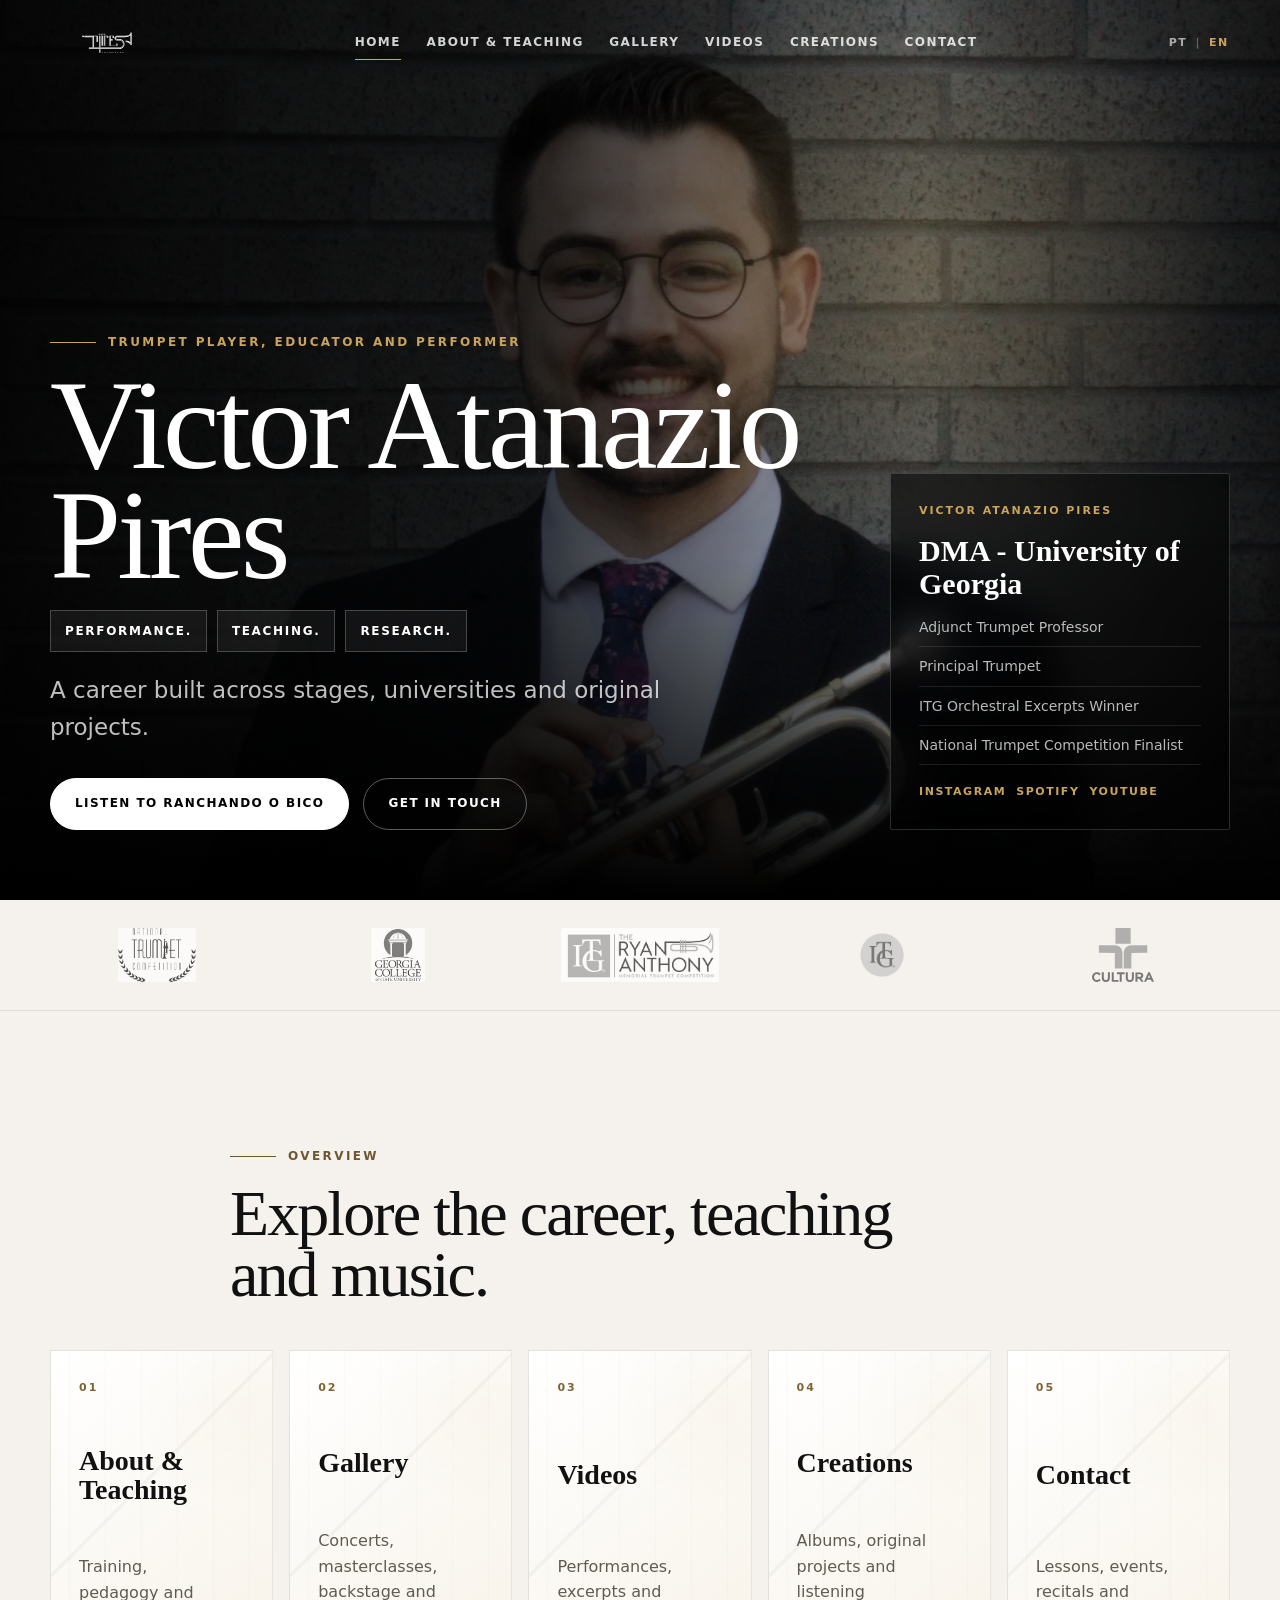
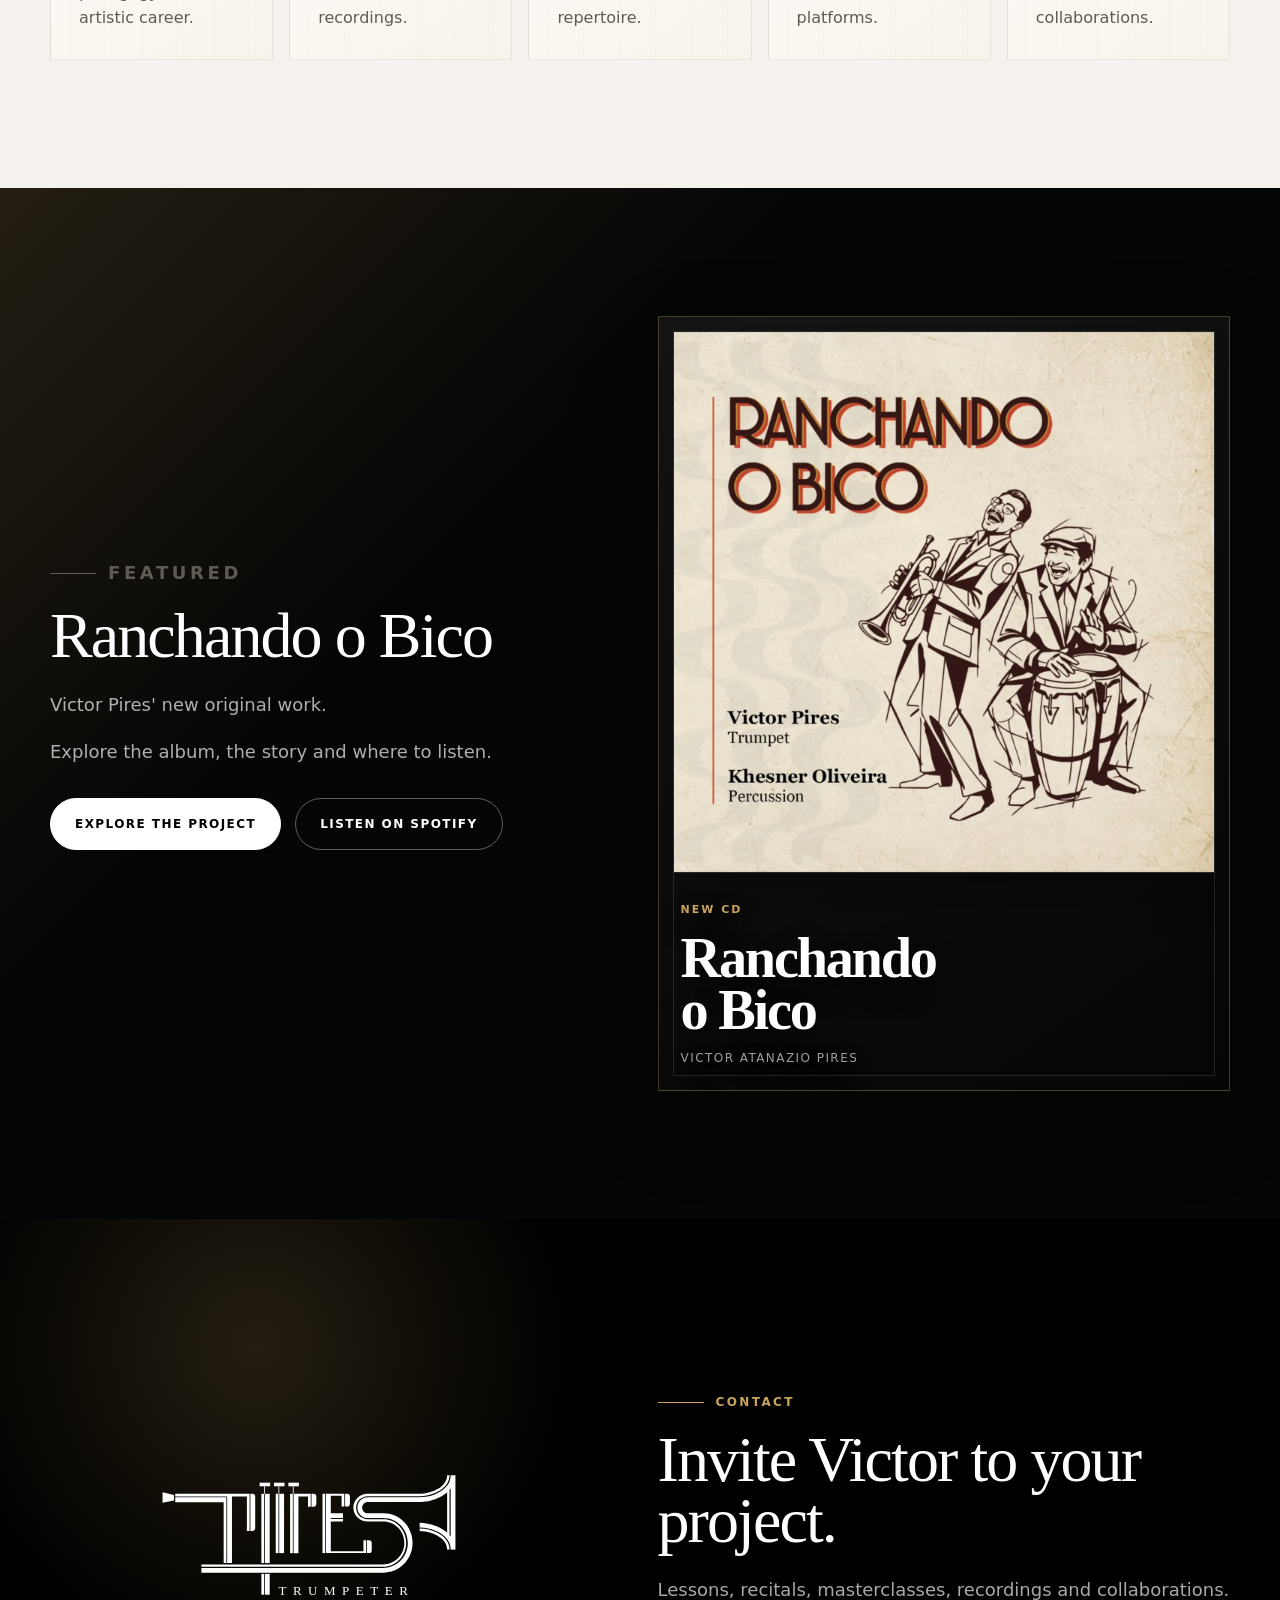
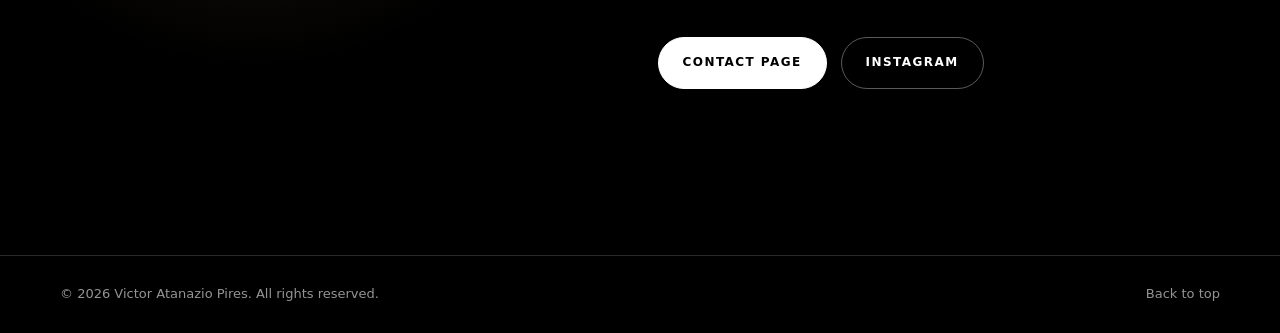
==== en/index.html @ 5f8c286f "pires trumpet website" ====
<!doctype html>
<html lang="en">
  <head>
    <meta charset="utf-8" />
    <meta name="viewport" content="width=device-width, initial-scale=1" />
    <title>Pires Trumpet | Victor Atanazio Pires</title>
    <meta name="description" content="Official website of Victor Atanazio Pires, trumpet player, educator and performer. Explore his music, teaching, gallery, videos and original projects." />
    <link rel="canonical" href="https://pirestrumpet.com.br/en/" />
    <link rel="alternate" hreflang="pt-BR" href="https://pirestrumpet.com.br/pt.html" />
    <link rel="alternate" hreflang="en" href="https://pirestrumpet.com.br/en/" />
    <link rel="alternate" hreflang="x-default" href="https://pirestrumpet.com.br/en/" />
    <meta name="theme-color" content="#000000" />
    <meta property="og:title" content="Pires Trumpet | Victor Atanazio Pires" />
    <meta property="og:description" content="Official website of Victor Atanazio Pires, trumpet player, educator and performer. Explore his music, teaching, gallery, videos and original projects." />
    <meta property="og:type" content="website" />
    <meta property="og:url" content="https://pirestrumpet.com.br/en/" />
    <meta property="og:image" content="https://pirestrumpet.com.br/assets/og/og-image.webp" />
    <meta property="og:locale" content="en_US" />
    <meta name="twitter:card" content="summary_large_image" />
    <meta name="twitter:title" content="Pires Trumpet | Victor Atanazio Pires" />
    <meta name="twitter:description" content="Official website of Victor Atanazio Pires, trumpet player, educator and performer. Explore his music, teaching, gallery, videos and original projects." />
    <meta name="twitter:image" content="https://pirestrumpet.com.br/assets/og/og-image.webp" />
    <link rel="icon" type="image/png" href="../site-assets/favicon.png" />
    <link rel="apple-touch-icon" href="../site-assets/favicon.png" />
    <link rel="stylesheet" href="../styles.css" />
  </head>
  <body id="topo" data-asset-base="../">
    <a class="skip-link" href="#content">Skip to content</a>

    <header class="site-header" data-header>
      <a class="brand" href="index.html" aria-label="Pires Trumpet - home">
        <img src="../site-assets/logo-white.svg" alt="Pires Trumpet" />
      </a>
      <nav class="site-nav" aria-label="Main navigation">
        <a href="index.html">Home</a>
        <a href="about.html">About & Teaching</a>
        <a href="gallery.html">Gallery</a>
        <a href="videos.html">Videos</a>
        <a href="creations.html">Creations</a>
        <a href="contact.html">Contact</a>
      </nav>
      <div class="language-switcher" aria-label="Select language">
        <a href="../pt.html">PT</a>
        <span aria-hidden="true">|</span>
        <a class="is-active" aria-current="true" href="index.html">EN</a>
      </div>
      <button class="nav-toggle" type="button" aria-label="Open menu" aria-expanded="false">
        <span></span><span></span><span></span>
      </button>
    </header>

    <main id="content">
      <section class="hero" id="home">
        <div class="hero-media" aria-hidden="true"><img src="../site-assets/hero.webp" alt="" /></div>
        <div class="hero-shade" aria-hidden="true"></div>
        <div class="container hero-grid">
          <div class="hero-copy">
            <p class="eyebrow">Trumpet player, educator and performer</p>
            <h1>Victor Atanazio Pires</h1>
            <div class="statement-list hero-statement" aria-label="Career pillars"><span>Performance.</span><span>Teaching.</span><span>Research.</span></div>
            <p class="short-copy">A career built across stages, universities and original projects.</p>
            <div class="hero-actions"><a class="button primary" href="creations.html">Listen to Ranchando o Bico</a><a class="button secondary" href="contact.html">Get in touch</a></div>
          </div>
          <aside class="hero-card credential-panel" aria-label="Victor Pires credentials">
            <span>Victor Atanazio Pires</span><strong>DMA - University of Georgia</strong>
            <ul><li>Adjunct Trumpet Professor</li><li>Principal Trumpet</li><li>ITG Orchestral Excerpts Winner</li><li>National Trumpet Competition Finalist</li></ul>
            <nav aria-label="Quick links"><a href="https://www.instagram.com/victoratanazio/" target="_blank" rel="noopener noreferrer">Instagram</a><a href="https://open.spotify.com/intl-pt/artist/25MlnotVBEoEg26pZbiNKg?si=FOFFYQdDRWq3dsQpbXA50Q" target="_blank" rel="noopener noreferrer">Spotify</a><a href="https://www.youtube.com/@victorpirestrumpet" target="_blank" rel="noopener noreferrer">YouTube</a></nav>
          </aside>
        </div>
      </section>
      <section class="logo-strip" aria-label="Institutions and events"><div class="container logo-track"><img src="../site-assets/logo-uga.webp" alt="University of Georgia" loading="lazy" /><img src="../site-assets/logo-gcsu.jpeg" alt="Georgia College & State University" loading="lazy" /><img src="../site-assets/logo-itg.jpg" alt="Ryan Anthony International Trumpet Guild Competition" loading="lazy" /><img src="../site-assets/logo-ntc.png" alt="National Trumpet Competition" loading="lazy" /><img src="../site-assets/logo-cultura.svg" alt="Cultura Artistica" loading="lazy" /></div></section>
      <section class="section about"><div class="container section-heading compact"><p class="eyebrow dark">Overview</p><h2>Explore the career, teaching and music.</h2></div><div class="container overview-grid"><a class="overview-card" href="about.html"><span>01</span><h3>About & Teaching</h3><p>Training, pedagogy and artistic career.</p></a><a class="overview-card" href="gallery.html"><span>02</span><h3>Gallery</h3><p>Concerts, masterclasses, backstage and recordings.</p></a><a class="overview-card" href="videos.html"><span>03</span><h3>Videos</h3><p>Performances, excerpts and repertoire.</p></a><a class="overview-card" href="creations.html"><span>04</span><h3>Creations</h3><p>Albums, original projects and listening platforms.</p></a><a class="overview-card" href="contact.html"><span>05</span><h3>Contact</h3><p>Lessons, events, recitals and collaborations.</p></a></div></section>
      <section class="section dark-section"><div class="container split"><div class="section-copy light-copy"><p class="eyebrow">Featured</p><h2>Ranchando o Bico</h2><p class="short-copy">Victor Pires' new original work.</p><p class="short-copy">Explore the album, the story and where to listen.</p><div class="hero-actions"><a class="button primary" href="creations.html">Explore the project</a><a class="button secondary" href="https://open.spotify.com/intl-pt/album/2DOytuDjctXyBq2s2AgH6f?si=JWS8IhCgTX69d_6rbiFElQ" target="_blank" rel="noopener noreferrer">Listen on Spotify</a></div></div><article class="album-mark cover-card"><img class="album-cover-img" src="../assets/cds/ranchando o bico.webp" alt="Ranchando o Bico CD cover" loading="lazy" /><div class="album-cover-caption"><span>New CD</span><strong>Ranchando<br />o Bico</strong><small>Victor Atanazio Pires</small></div></article></div></section>
      <section class="contact"><div class="container contact-inner"><img src="../site-assets/logo-white.svg" alt="Pires Trumpet" loading="lazy" /><div><p class="eyebrow">Contact</p><h2>Invite Victor to your project.</h2><p>Lessons, recitals, masterclasses, recordings and collaborations.</p><div class="hero-actions"><a class="button primary" href="contact.html">Contact page</a><a class="button secondary" href="https://www.instagram.com/victoratanazio/" target="_blank" rel="noopener noreferrer">Instagram</a></div></div></div></section>
    </main>

    <footer class="site-footer">
      <p>&copy; <span id="year"></span> Victor Atanazio Pires. All rights reserved.</p>
      <a href="#topo">Back to top</a>
    </footer>
    <script src="../script.js"></script>
  </body>
</html>
---- styles.css ----
:root {
  --color-dark: #000000;
  --color-ink: #111111;
  --color-light: #ffffff;
  --color-soft: #f5f2ed;
  --color-muted: #b8b2a9;
  --color-line: rgba(255, 255, 255, 0.16);
  --color-gold: #c9a45d;
  --font-serif: Georgia, "Times New Roman", serif;
  --font-sans: Inter, ui-sans-serif, system-ui, -apple-system, BlinkMacSystemFont, "Segoe UI", sans-serif;
  --max: 1180px;
}

* { box-sizing: border-box; }
html { scroll-behavior: smooth; }
body {
  margin: 0;
  background: var(--color-dark);
  color: var(--color-light);
  font-family: var(--font-sans);
  line-height: 1.6;
}
img { max-width: 100%; display: block; }
a { color: inherit; }
.skip-link {
  position: fixed;
  left: 16px;
  top: 16px;
  z-index: 100;
  transform: translateY(-160%);
  background: var(--color-light);
  color: var(--color-dark);
  padding: 10px 14px;
}
.skip-link:focus { transform: translateY(0); }
.container {
  width: min(calc(100% - 36px), var(--max));
  margin-inline: auto;
}
.site-header {
  position: fixed;
  inset: 0 0 auto;
  z-index: 60;
  display: flex;
  align-items: center;
  justify-content: space-between;
  height: 86px;
  padding: 0 clamp(18px, 4vw, 58px);
  border-bottom: 1px solid transparent;
  transition: background .25s ease, border-color .25s ease, height .25s ease;
}
.site-header.is-scrolled {
  height: 74px;
  background: rgba(0, 0, 0, .88);
  border-color: var(--color-line);
  backdrop-filter: blur(18px);
}
.brand img {
  width: 112px;
  height: 64px;
  object-fit: contain;
}
.site-nav {
  display: flex;
  align-items: center;
  gap: clamp(14px, 2vw, 30px);
  color: rgba(255,255,255,.82);
  font-size: 12px;
  font-weight: 700;
  text-transform: uppercase;
  letter-spacing: .12em;
}
.site-nav a {
  text-decoration: none;
  position: relative;
}
.site-nav a::after {
  content: "";
  position: absolute;
  left: 0;
  right: 0;
  bottom: -8px;
  height: 1px;
  transform: scaleX(0);
  background: var(--color-gold);
  transition: transform .2s ease;
}
.site-nav a:hover::after { transform: scaleX(1); }
.nav-toggle { display: none; }
.hero {
  position: relative;
  min-height: 100svh;
  display: grid;
  align-items: end;
  overflow: hidden;
  padding: 150px 0 70px;
}
.hero-media {
  position: absolute;
  inset: 0;
}
.hero-media img {
  width: 100%;
  height: 100%;
  object-fit: cover;
  object-position: 62% 38%;
  filter: grayscale(.15) contrast(1.04);
}
.hero-shade {
  position: absolute;
  inset: 0;
  background:
    radial-gradient(circle at 72% 30%, rgba(201,164,93,.22), transparent 28%),
    linear-gradient(90deg, rgba(0,0,0,.94) 0%, rgba(0,0,0,.75) 43%, rgba(0,0,0,.25) 72%, rgba(0,0,0,.78) 100%),
    linear-gradient(0deg, #000 0%, transparent 38%);
}
.hero-grid {
  position: relative;
  display: grid;
  grid-template-columns: minmax(0, 1fr) 340px;
  gap: clamp(28px, 5vw, 72px);
  align-items: end;
}
.hero-copy { max-width: 760px; }
.eyebrow {
  display: inline-flex;
  align-items: center;
  gap: 12px;
  margin: 0 0 18px;
  color: var(--color-gold);
  font-size: 12px;
  font-weight: 800;
  letter-spacing: .2em;
  text-transform: uppercase;
}
.eyebrow::before {
  content: "";
  width: 46px;
  height: 1px;
  background: currentColor;
}
.eyebrow.dark { color: #6d5730; }
h1, h2, h3, p { margin-top: 0; }
h1, h2 {
  font-family: var(--font-serif);
  font-weight: 500;
  letter-spacing: -.03em;
}
h1 {
  max-width: 780px;
  margin-bottom: 24px;
  font-size: clamp(64px, 10vw, 146px);
  line-height: .86;
}
h2 {
  margin-bottom: 24px;
  font-size: clamp(38px, 5vw, 76px);
  line-height: .95;
}
h3 {
  font-family: var(--font-serif);
  font-size: 28px;
  line-height: 1.05;
}
.hero-copy p:not(.eyebrow) {
  max-width: 620px;
  color: rgba(255,255,255,.75);
  font-size: clamp(18px, 2vw, 23px);
}
.hero-actions {
  display: flex;
  flex-wrap: wrap;
  gap: 14px;
  margin-top: 32px;
}
.button {
  display: inline-flex;
  align-items: center;
  justify-content: center;
  min-height: 52px;
  padding: 0 24px;
  border: 1px solid currentColor;
  border-radius: 999px;
  text-decoration: none;
  font-size: 12px;
  font-weight: 800;
  letter-spacing: .12em;
  text-transform: uppercase;
}
.button.primary {
  background: var(--color-light);
  color: var(--color-dark);
  border-color: var(--color-light);
}
.button.secondary {
  color: var(--color-light);
  border-color: rgba(255,255,255,.35);
}
.button:hover { transform: translateY(-1px); }
.hero-card {
  padding: 28px;
  border: 1px solid var(--color-line);
  border-radius: 2px;
  background: rgba(0,0,0,.56);
  backdrop-filter: blur(18px);
}
.hero-card span,
.music-feature p,
.timeline span,
.link-list span {
  display: block;
  color: var(--color-gold);
  font-size: 11px;
  font-weight: 800;
  letter-spacing: .18em;
  text-transform: uppercase;
}
.hero-card strong {
  display: block;
  margin: 14px 0;
  font-family: var(--font-serif);
  font-size: 29px;
  line-height: 1.1;
}
.hero-card small { color: rgba(255,255,255,.62); }
.logo-strip {
  background: var(--color-soft);
  border-bottom: 1px solid #e2ded5;
}
.logo-track {
  display: grid;
  grid-template-columns: repeat(5, 1fr);
  align-items: center;
  gap: 28px;
  padding: 28px 0;
}
.logo-track img {
  max-height: 54px;
  width: 100%;
  object-fit: contain;
  filter: grayscale(1);
  opacity: .7;
}
.section { padding: clamp(86px, 10vw, 150px) 0; }
.split,
.teaching-grid,
.events-grid,
.links-grid,
.contact-inner {
  display: grid;
  grid-template-columns: .95fr 1.05fr;
  gap: clamp(38px, 7vw, 96px);
  align-items: center;
}
.about,
.events,
.teaching,
.links {
  background: var(--color-soft);
  color: var(--color-ink);
}
.section-copy p {
  color: #5f5b54;
  font-size: 18px;
}
.stats {
  display: grid;
  gap: 12px;
  margin-top: 34px;
}
.stats span {
  display: flex;
  gap: 18px;
  padding: 16px 0;
  border-top: 1px solid #d9d2c5;
  color: #5b554b;
}
.stats strong {
  min-width: 110px;
  color: #111;
  text-transform: uppercase;
  letter-spacing: .08em;
  font-size: 12px;
}
.about-image img {
  aspect-ratio: 4 / 5;
  width: 100%;
  height: auto;
  object-fit: cover;
  border-radius: 2px;
  box-shadow: 24px 24px 0 #111;
}
.dark-section {
  background:
    linear-gradient(135deg, rgba(201,164,93,.16), transparent 35%),
    #050505;
}
.section-heading {
  display: flex;
  justify-content: space-between;
  gap: 30px;
  align-items: end;
  margin-bottom: 44px;
}
.section-heading h2 { max-width: 760px; margin-bottom: 0; }
.compact {
  display: block;
  max-width: 820px;
}
.music-grid {
  display: grid;
  grid-template-columns: 1.35fr 1fr 1fr;
  gap: 18px;
}
.music-feature,
.music-card,
.timeline article {
  border: 1px solid var(--color-line);
  background: rgba(255,255,255,.045);
  padding: clamp(24px, 4vw, 42px);
}
.music-feature {
  min-height: 360px;
  display: flex;
  flex-direction: column;
  justify-content: end;
  background:
    linear-gradient(135deg, rgba(201,164,93,.32), rgba(255,255,255,.03)),
    #101010;
}
.music-feature h3 { font-size: clamp(42px, 6vw, 84px); }
.music-card p { color: rgba(255,255,255,.66); }
.music-card a,
.link-list a {
  text-decoration: none;
  font-weight: 800;
}
.video-grid {
  display: grid;
  grid-template-columns: repeat(3, 1fr);
  gap: 18px;
}
.video-grid article {
  background: #fff;
  border: 1px solid #ded7ca;
}
.video-grid iframe {
  display: block;
  width: 100%;
  aspect-ratio: 16 / 9;
  border: 0;
}
.video-grid h3 {
  margin: 0;
  padding: 20px;
  color: #111;
}
.timeline {
  display: grid;
  gap: 14px;
}
.timeline article {
  background: #fff;
  border-color: #ded7ca;
}
.timeline p { color: #615d56; }
.quote-card {
  padding: clamp(34px, 5vw, 70px);
  background: #111;
  color: #fff;
  box-shadow: 24px 24px 0 #d6cbb8;
}
.quote-card p {
  margin: 0;
  font-family: var(--font-serif);
  font-size: clamp(30px, 4vw, 56px);
  line-height: 1.05;
}
.check-list {
  display: grid;
  gap: 12px;
  padding: 0;
  margin: 28px 0 0;
  list-style: none;
}
.check-list li {
  padding-left: 28px;
  position: relative;
  color: #403d38;
}
.check-list li::before {
  content: "";
  position: absolute;
  left: 0;
  top: .65em;
  width: 10px;
  height: 10px;
  background: var(--color-gold);
}
.gallery {
  background: #000;
}
.gallery-grid {
  display: grid;
  grid-template-columns: repeat(6, 1fr);
  grid-auto-rows: 250px;
  gap: 14px;
}
.gallery-grid img {
  width: 100%;
  height: 100%;
  object-fit: cover;
  filter: grayscale(.05);
}
.gallery-grid img:nth-child(1),
.gallery-grid img:nth-child(6) { grid-column: span 2; grid-row: span 2; }
.gallery-grid img:nth-child(3) { grid-column: span 2; }
.gallery-grid img:nth-child(4) { grid-column: span 2; }
.link-list {
  display: grid;
  gap: 12px;
}
.link-list a {
  display: grid;
  gap: 8px;
  padding: 24px;
  background: #fff;
  border: 1px solid #ded7ca;
  color: #111;
}
.contact {
  padding: clamp(78px, 10vw, 130px) 0;
  background:
    radial-gradient(circle at 20% 20%, rgba(201,164,93,.18), transparent 28%),
    #000;
}
.contact-inner img {
  width: min(380px, 70vw);
  margin-inline: auto;
}
.contact-inner p:not(.eyebrow) {
  color: rgba(255,255,255,.66);
  font-size: 18px;
}
.site-footer {
  display: flex;
  justify-content: space-between;
  gap: 18px;
  padding: 28px clamp(18px, 5vw, 60px);
  border-top: 1px solid var(--color-line);
  color: rgba(255,255,255,.58);
  font-size: 13px;
}
.site-footer p { margin: 0; }
.site-footer a { text-decoration: none; }

@media (max-width: 960px) {
  .nav-toggle {
    display: grid;
    gap: 5px;
    width: 46px;
    height: 46px;
    place-content: center;
    border: 1px solid rgba(255,255,255,.22);
    border-radius: 50%;
    background: rgba(0,0,0,.25);
    color: #fff;
  }
  .nav-toggle span {
    display: block;
    width: 18px;
    height: 2px;
    background: currentColor;
  }
  .site-nav {
    position: fixed;
    inset: 74px 14px auto;
    display: none;
    grid-template-columns: 1fr;
    gap: 0;
    padding: 10px;
    background: rgba(0,0,0,.94);
    border: 1px solid var(--color-line);
  }
  .site-nav.is-open { display: grid; }
  .site-nav a { padding: 14px; }
  .hero-grid,
  .split,
  .teaching-grid,
  .events-grid,
  .links-grid,
  .contact-inner {
    grid-template-columns: 1fr;
  }
  .hero {
    align-items: end;
    min-height: auto;
    padding-top: 430px;
  }
  .hero-media { height: 560px; bottom: auto; }
  .hero-media img { object-position: 58% 18%; }
  .hero-shade {
    background:
      linear-gradient(0deg, #000 0%, rgba(0,0,0,.92) 36%, rgba(0,0,0,.18) 100%),
      linear-gradient(90deg, rgba(0,0,0,.74), transparent);
  }
  .hero-grid { gap: 24px; }
  .logo-track { grid-template-columns: repeat(3, 1fr); }
  .music-grid,
  .video-grid { grid-template-columns: 1fr; }
  .section-heading { display: block; }
  .gallery-grid {
    grid-template-columns: repeat(2, 1fr);
    grid-auto-rows: 220px;
  }
  .gallery-grid img,
  .gallery-grid img:nth-child(n) {
    grid-column: auto;
    grid-row: auto;
  }
}

@media (max-width: 620px) {
  .container { width: min(calc(100% - 28px), var(--max)); }
  .site-header { height: 72px; padding-inline: 14px; }
  .brand img { width: 92px; }
  h1 { font-size: clamp(50px, 15vw, 72px); }
  h2 { font-size: 40px; }
  .hero { padding-top: 300px; padding-bottom: 42px; }
  .hero-media { height: 410px; }
  .hero-copy p:not(.eyebrow) { font-size: 17px; }
  .hero-actions,
  .button { width: 100%; }
  .button { padding-inline: 18px; }
  .hero-card { display: none; }
  .logo-track { grid-template-columns: repeat(2, 1fr); }
  .stats span { display: grid; gap: 4px; }
  .about-image img,
  .quote-card { box-shadow: 12px 12px 0 #111; }
  .quote-card { box-shadow: 12px 12px 0 #d6cbb8; }
  .gallery-grid { grid-template-columns: 1fr; }
  .site-footer {
    flex-direction: column;
    text-align: center;
  }
}


/* Multi-page institutional structure */
.page-hero,
.album-hero {
  position: relative;
  overflow: hidden;
  padding: 160px 0 92px;
  background:
    radial-gradient(circle at 78% 16%, rgba(201,164,93,.18), transparent 32%),
    linear-gradient(135deg, #050505 0%, #111 52%, #000 100%);
  border-bottom: 1px solid var(--color-line);
}
.page-hero::after,
.album-hero::after {
  content: "";
  position: absolute;
  inset: auto 0 0;
  height: 1px;
  background: linear-gradient(90deg, transparent, rgba(201,164,93,.6), transparent);
}
.page-hero-grid,
.album-hero-grid {
  display: grid;
  grid-template-columns: minmax(0, 1fr) minmax(280px, 420px);
  gap: clamp(36px, 7vw, 92px);
  align-items: center;
}
.page-hero h1,
.album-hero h1 {
  max-width: 920px;
  font-size: clamp(54px, 8vw, 112px);
}
.page-hero p:not(.eyebrow),
.album-hero p:not(.eyebrow) {
  max-width: 720px;
  color: rgba(255,255,255,.7);
  font-size: clamp(18px, 2vw, 22px);
}
.page-hero img {
  width: 100%;
  aspect-ratio: 4 / 5;
  object-fit: cover;
  border: 1px solid rgba(255,255,255,.18);
  box-shadow: 22px 22px 0 rgba(201,164,93,.24);
}
.slim-hero {
  padding-bottom: 78px;
}
.slim-hero .container {
  max-width: 980px;
}
.overview-grid {
  display: grid;
  grid-template-columns: repeat(auto-fit, minmax(210px, 1fr));
  gap: 16px;
}
.overview-card {
  min-height: 310px;
  display: flex;
  flex-direction: column;
  justify-content: space-between;
  gap: 26px;
  padding: 28px;
  border: 1px solid #ded7ca;
  background: #fff;
  color: #111;
  text-decoration: none;
  transition: transform .2s ease, box-shadow .2s ease;
}
.overview-card:hover {
  transform: translateY(-4px);
  box-shadow: 0 22px 44px rgba(0,0,0,.08);
}
.overview-card span,
.process-grid span,
.creation-list span,
.contact-links span {
  color: #806333;
  font-size: 11px;
  font-weight: 900;
  letter-spacing: .18em;
  text-transform: uppercase;
}
.overview-card h3 { margin-bottom: 0; }
.overview-card p { margin: 0; color: #605b52; }
.light-copy p:not(.eyebrow) { color: rgba(255,255,255,.68); }
.album-mark {
  display: grid;
  align-content: center;
  min-height: 360px;
  padding: clamp(28px, 5vw, 56px);
  border: 1px solid rgba(255,255,255,.18);
  background:
    linear-gradient(135deg, rgba(255,255,255,.08), rgba(255,255,255,.02)),
    #080808;
  color: #fff;
}
.album-mark.large { min-height: 520px; }
.album-mark span {
  color: var(--color-gold);
  font-size: 12px;
  font-weight: 900;
  letter-spacing: .2em;
  text-transform: uppercase;
}
.album-mark strong {
  display: block;
  margin: 22px 0;
  font-family: var(--font-serif);
  font-size: clamp(52px, 7vw, 104px);
  line-height: .88;
  letter-spacing: -.04em;
}
.album-mark small {
  color: rgba(255,255,255,.62);
  font-size: 14px;
  letter-spacing: .12em;
  text-transform: uppercase;
}
.compact-quote p { font-size: clamp(30px, 3.6vw, 52px); }
.process-grid {
  display: grid;
  grid-template-columns: repeat(4, 1fr);
  gap: 16px;
}
.process-grid article {
  min-height: 260px;
  padding: 28px;
  border: 1px solid var(--color-line);
  background: rgba(255,255,255,.045);
}
.process-grid p,
.music-card p { color: rgba(255,255,255,.66); }
.expanded-gallery { margin-top: 0; }
.creation-list,
.contact-links {
  display: grid;
  gap: 14px;
}
.creation-list a,
.contact-links a {
  display: grid;
  gap: 8px;
  padding: 24px;
  background: #fff;
  border: 1px solid #ded7ca;
  color: #111;
  text-decoration: none;
  font-weight: 800;
}
.contact-page { padding-top: clamp(86px, 10vw, 140px); }
.site-nav a[aria-current="page"]::after { transform: scaleX(1); }

@media (max-width: 960px) {
  .page-hero-grid,
  .album-hero-grid,
  .overview-grid,
  .process-grid {
    grid-template-columns: 1fr;
  }
  .overview-card { min-height: auto; }
  .album-mark.large { min-height: 360px; }
}

@media (max-width: 620px) {
  .page-hero,
  .album-hero { padding: 120px 0 62px; }
  .page-hero h1,
  .album-hero h1 { font-size: clamp(48px, 14vw, 68px); }
  .page-hero img { box-shadow: 12px 12px 0 rgba(201,164,93,.24); }
  .overview-card,
  .process-grid article,
  .creation-list a,
  .contact-links a { padding: 22px; }
}


/* Reusable Maximos Lab media components */
:root {
  --color-primary: var(--color-gold);
  --color-background: var(--color-dark);
  --color-surface: #101010;
  --color-border: rgba(255,255,255,.16);
  --color-accent: #d6c08a;
}
.media-page-hero {
  background:
    radial-gradient(circle at 72% 12%, rgba(201,164,93,.22), transparent 30%),
    linear-gradient(135deg, #020202 0%, #151515 55%, #000 100%);
}
.gallery-premium-section,
.video-showcase-section {
  background: var(--color-soft);
  color: var(--color-ink);
}
.media-toolbar {
  display: flex;
  flex-wrap: wrap;
  gap: 10px;
  margin-bottom: 34px;
}
.media-toolbar button {
  min-height: 42px;
  padding: 0 16px;
  border: 1px solid #d9d0c2;
  border-radius: 999px;
  background: #fff;
  color: #312f2b;
  cursor: pointer;
  font: 800 11px var(--font-sans);
  letter-spacing: .12em;
  text-transform: uppercase;
}
.media-toolbar button:hover,
.media-toolbar button.is-active {
  background: #111;
  border-color: #111;
  color: #fff;
}
.premium-gallery-grid {
  display: grid;
  grid-template-columns: repeat(3, 1fr);
  gap: 18px;
}
.premium-gallery-card {
  background: #fff;
  border: 1px solid #ded7ca;
  overflow: hidden;
  transition: transform .2s ease, box-shadow .2s ease, opacity .2s ease;
}
.premium-gallery-card:hover {
  transform: translateY(-4px);
  box-shadow: 0 24px 46px rgba(0,0,0,.1);
}
.premium-gallery-card.is-hidden { display: none; }
.premium-gallery-card button {
  position: relative;
  display: block;
  width: 100%;
  padding: 0;
  border: 0;
  background: #111;
  cursor: zoom-in;
  overflow: hidden;
}
.premium-gallery-card img {
  width: 100%;
  aspect-ratio: 4 / 3;
  object-fit: cover;
  transition: transform .35s ease, filter .35s ease;
}
.premium-gallery-card:hover img {
  transform: scale(1.035);
  filter: grayscale(.12) contrast(1.04);
}
.premium-gallery-card button span {
  position: absolute;
  left: 14px;
  top: 14px;
  padding: 7px 10px;
  background: rgba(0,0,0,.72);
  color: var(--color-gold);
  font-size: 10px;
  font-weight: 900;
  letter-spacing: .14em;
  text-transform: uppercase;
}
.premium-gallery-card div {
  padding: 22px;
}
.premium-gallery-card h3 { margin-bottom: 8px; }
.premium-gallery-card p { margin: 0; color: #605b52; }
.media-lightbox,
.video-modal {
  position: fixed;
  inset: 0;
  z-index: 120;
  display: none;
  align-items: center;
  justify-content: center;
  padding: clamp(16px, 4vw, 44px);
  background: rgba(0,0,0,.86);
  backdrop-filter: blur(14px);
}
.media-lightbox.is-open,
.video-modal.is-open { display: flex; }
.lightbox-panel {
  width: min(1040px, 100%);
  margin: 0;
  color: #fff;
}
.lightbox-panel img {
  width: 100%;
  max-height: 78vh;
  object-fit: contain;
  background: #050505;
}
.lightbox-panel figcaption {
  display: grid;
  gap: 4px;
  padding-top: 14px;
}
.lightbox-panel strong {
  font-family: var(--font-serif);
  font-size: 24px;
}
.lightbox-panel span { color: rgba(255,255,255,.68); }
.media-modal-close,
.lightbox-arrow {
  border: 1px solid rgba(255,255,255,.22);
  background: rgba(0,0,0,.64);
  color: #fff;
  cursor: pointer;
}
.media-modal-close {
  position: absolute;
  right: clamp(16px, 3vw, 34px);
  top: clamp(16px, 3vw, 34px);
  z-index: 3;
  width: 48px;
  height: 48px;
  border-radius: 50%;
  font-size: 30px;
  line-height: 1;
}
.lightbox-arrow {
  position: absolute;
  top: 50%;
  width: 52px;
  height: 72px;
  transform: translateY(-50%);
  font-size: 42px;
}
.lightbox-arrow.prev { left: clamp(10px, 2vw, 26px); }
.lightbox-arrow.next { right: clamp(10px, 2vw, 26px); }
.video-showcase-grid {
  display: grid;
  grid-template-columns: repeat(3, 1fr);
  gap: 18px;
}
.video-card {
  display: grid;
  background: #fff;
  border: 1px solid #ded7ca;
  overflow: hidden;
}
.video-thumb {
  position: relative;
  border: 0;
  padding: 0;
  background: #000;
  cursor: pointer;
}
.video-thumb img {
  width: 100%;
  aspect-ratio: 16 / 9;
  object-fit: cover;
  opacity: .9;
}
.video-thumb::after {
  content: "▶";
  position: absolute;
  inset: 50% auto auto 50%;
  transform: translate(-50%, -50%);
  display: grid;
  width: 64px;
  height: 64px;
  place-items: center;
  border-radius: 50%;
  background: rgba(255,255,255,.92);
  color: #000;
  font-size: 22px;
  box-shadow: 0 18px 38px rgba(0,0,0,.28);
}
.video-card-copy { padding: 22px; }
.video-card-meta {
  display: flex;
  justify-content: space-between;
  gap: 14px;
  color: #806333;
  font-size: 10px;
  font-weight: 900;
  letter-spacing: .14em;
  text-transform: uppercase;
}
.video-card h3 { margin: 14px 0 8px; }
.video-card p { color: #605b52; }
.video-card .button {
  width: 100%;
  margin-top: 8px;
  background: #111;
  color: #fff;
  border-color: #111;
}
.video-modal-panel {
  position: relative;
  width: min(1040px, 100%);
  background: #080808;
  color: #fff;
  border: 1px solid rgba(255,255,255,.18);
  box-shadow: 0 30px 80px rgba(0,0,0,.45);
}
.video-frame iframe {
  display: block;
  width: 100%;
  aspect-ratio: 16 / 9;
  border: 0;
}
.video-modal-copy { padding: 24px; }
.video-modal-copy span {
  color: var(--color-gold);
  font-size: 11px;
  font-weight: 900;
  letter-spacing: .16em;
  text-transform: uppercase;
}
.video-modal-copy h2 {
  margin: 8px 0 10px;
  font-size: clamp(30px, 4vw, 52px);
}
.video-modal-copy p { color: rgba(255,255,255,.68); margin: 0; }
body.modal-open { overflow: hidden; }

@media (max-width: 960px) {
  .premium-gallery-grid,
  .video-showcase-grid { grid-template-columns: repeat(2, 1fr); }
}
@media (max-width: 620px) {
  .premium-gallery-grid,
  .video-showcase-grid { grid-template-columns: 1fr; }
  .lightbox-arrow { width: 42px; height: 58px; font-size: 34px; }
  .lightbox-arrow.prev { left: 4px; }
  .lightbox-arrow.next { right: 4px; }
  .media-toolbar { overflow-x: auto; flex-wrap: nowrap; padding-bottom: 6px; }
  .media-toolbar button { flex: 0 0 auto; }
}


/* Editorial rhythm refinements */
.short-copy {
  max-width: 560px;
}
.statement-list {
  display: flex;
  flex-wrap: wrap;
  gap: 10px;
  margin: 0 0 20px;
}
.statement-list span {
  display: inline-flex;
  align-items: center;
  min-height: 42px;
  padding: 0 14px;
  border: 1px solid rgba(255,255,255,.22);
  background: rgba(255,255,255,.06);
  color: #fff;
  font: 800 12px var(--font-sans);
  letter-spacing: .14em;
  text-transform: uppercase;
}
.hero-statement { margin-top: -4px; }
.credential-panel strong {
  margin-bottom: 16px;
  font-size: 30px;
}
.credential-panel ul {
  display: grid;
  gap: 8px;
  padding: 0;
  margin: 0 0 18px;
  list-style: none;
  color: rgba(255,255,255,.72);
  font-size: 14px;
}
.credential-panel li {
  padding-bottom: 8px;
  border-bottom: 1px solid rgba(255,255,255,.1);
}
.credential-panel nav {
  display: flex;
  flex-wrap: wrap;
  gap: 10px;
}
.credential-panel nav a {
  color: var(--color-gold);
  font-size: 11px;
  font-weight: 900;
  letter-spacing: .14em;
  text-decoration: none;
  text-transform: uppercase;
}
.kicker-grid,
.credential-grid {
  display: grid;
  grid-template-columns: repeat(3, 1fr);
  gap: 12px;
  margin-top: 30px;
}
.credential-card {
  min-height: 116px;
  display: grid;
  align-content: space-between;
  gap: 20px;
  padding: 18px;
  border: 1px solid #ded7ca;
  background: #fff;
}
.credential-card span {
  color: #806333;
  font-size: 10px;
  font-weight: 900;
  letter-spacing: .16em;
  text-transform: uppercase;
}
.credential-card strong {
  color: #111;
  font-family: var(--font-serif);
  font-size: 22px;
  line-height: 1;
}
.page-hero ~ .section h2,
.album-hero ~ .section h2 {
  font-size: clamp(34px, 4.2vw, 64px);
}
.section-copy p,
.contact-inner p:not(.eyebrow),
.page-hero p:not(.eyebrow),
.album-hero p:not(.eyebrow) {
  max-width: 620px;
}
.about .split,
.teaching-grid,
.events-grid,
.links-grid {
  align-items: start;
}
.compact-cta {
  padding: clamp(68px, 8vw, 108px) 0;
}
.creation-cards {
  grid-template-columns: repeat(2, 1fr);
}
.creation-cards a {
  min-height: 124px;
  align-content: space-between;
}

@media (max-width: 960px) {
  .kicker-grid,
  .credential-grid,
  .creation-cards { grid-template-columns: repeat(2, 1fr); }
}
@media (max-width: 620px) {
  .statement-list { display: grid; grid-template-columns: 1fr; }
  .kicker-grid,
  .credential-grid,
  .creation-cards { grid-template-columns: 1fr; }
  .credential-card { min-height: auto; }
}


/* Language switcher */
.language-switcher {
  display: inline-flex;
  align-items: center;
  gap: 8px;
  color: rgba(255,255,255,.58);
  font-size: 11px;
  font-weight: 900;
  letter-spacing: .14em;
  text-transform: uppercase;
}
.language-switcher a {
  color: rgba(255,255,255,.62);
  text-decoration: none;
}
.language-switcher a:hover,
.language-switcher .is-active {
  color: var(--color-gold);
}
.language-switcher span {
  color: rgba(255,255,255,.32);
}
@media (max-width: 960px) {
  .language-switcher {
    margin-left: auto;
    margin-right: 10px;
  }
}
@media (max-width: 620px) {
  .language-switcher {
    gap: 6px;
    font-size: 10px;
    letter-spacing: .1em;
  }
}


/* Refinements: album cover, overview cards and video play icon */
.overview-card{position:relative;isolation:isolate;overflow:hidden;border-color:rgba(17,17,17,.09);background:linear-gradient(145deg,rgba(255,255,255,.92),rgba(246,240,228,.78)),radial-gradient(circle at 85% 18%,rgba(201,164,93,.34),transparent 34%),#fff;transition:transform .2s ease,box-shadow .2s ease,border-color .2s ease}
.overview-card::before{content:"";position:absolute;inset:0;z-index:-1;opacity:.18;background:linear-gradient(135deg,transparent 0 42%,rgba(17,17,17,.18) 42% 43%,transparent 43%),repeating-linear-gradient(90deg,transparent 0 18px,rgba(128,99,51,.18) 18px 19px,transparent 19px 36px)}
.overview-card::after{content:"→";position:absolute;right:24px;bottom:22px;width:42px;height:42px;display:grid;place-items:center;border-radius:999px;background:#111;color:var(--color-gold);font-size:18px;transform:translateY(6px);opacity:0;transition:transform .2s ease,opacity .2s ease}
.overview-card:hover{border-color:rgba(201,164,93,.55);box-shadow:0 24px 58px rgba(0,0,0,.11)}
.overview-card:hover::after{transform:translateY(0);opacity:1}
.overview-card p{max-width:92%}
.album-mark.cover-card{position:relative;overflow:hidden;align-content:end;min-height:460px;padding:clamp(24px,4vw,42px);border-color:rgba(201,164,93,.36);background:linear-gradient(180deg,transparent 34%,rgba(0,0,0,.28) 58%,rgba(0,0,0,.92)),url("assets/cds/ranchando%20o%20bico.webp") center/cover no-repeat,#080808;box-shadow:0 30px 80px rgba(0,0,0,.28)}
.album-mark.cover-card.large{min-height:560px}
.album-mark.cover-card::before{content:"";position:absolute;inset:18px;border:1px solid rgba(255,255,255,.16);pointer-events:none}
.album-mark.cover-card span,.album-mark.cover-card strong,.album-mark.cover-card small{position:relative;text-shadow:0 12px 26px rgba(0,0,0,.55)}
.video-thumb::after{content:"▶";font-size:24px;line-height:1;text-indent:3px}
@media(max-width:960px){.album-mark.cover-card.large{min-height:440px}}
@media(max-width:620px){.overview-card::after{opacity:1;transform:none;width:36px;height:36px}.album-mark.cover-card,.album-mark.cover-card.large{min-height:380px}}


/* Album cover presentation: full artwork, no overlay text */
.album-mark.cover-card{display:flex;flex-direction:column;justify-content:flex-start;align-content:initial;gap:0;min-height:0;padding:14px;background:linear-gradient(145deg,#151515,#050505);border-color:rgba(201,164,93,.32);box-shadow:0 30px 80px rgba(0,0,0,.24)}
.album-mark.cover-card.large{min-height:0}
.album-mark.cover-card::before{inset:14px;border-color:rgba(255,255,255,.12)}
.album-cover-img{position:relative;z-index:1;width:100%;aspect-ratio:1/1;object-fit:contain;background:#0b0b0b;border:1px solid rgba(255,255,255,.12);box-shadow:0 18px 42px rgba(0,0,0,.24)}
.album-cover-caption{position:relative;z-index:1;padding:22px 8px 6px;color:#fff}
.album-cover-caption span{color:var(--color-gold);font-size:11px;font-weight:900;letter-spacing:.18em;text-transform:uppercase;text-shadow:none}
.album-cover-caption strong{display:block;margin:12px 0 8px;font-family:var(--font-serif);font-size:clamp(34px,4.4vw,58px);line-height:.92;letter-spacing:-.04em;text-shadow:none}
.album-cover-caption small{color:rgba(255,255,255,.62);font-size:12px;letter-spacing:.12em;text-transform:uppercase;text-shadow:none}
.album-mark.cover-card > span,.album-mark.cover-card > strong,.album-mark.cover-card > small{display:none}
@media(max-width:620px){.album-mark.cover-card,.album-mark.cover-card.large{min-height:0;padding:10px}.album-cover-caption{padding:18px 6px 4px}.album-cover-caption strong{font-size:38px}}


/* Album-based gallery */
.album-gallery-section{background:linear-gradient(180deg,#f7f2e9 0%,#eee5d6 100%)}
.album-toolbar{position:sticky;top:78px;z-index:20;padding:12px;margin:-12px 0 34px;background:rgba(247,242,233,.88);backdrop-filter:blur(14px);border:1px solid rgba(217,208,194,.7);box-shadow:0 18px 40px rgba(0,0,0,.06)}
.gallery-album-list{display:grid;gap:clamp(42px,7vw,82px)}
.gallery-album{display:grid;gap:24px;scroll-margin-top:120px}
.gallery-album.is-hidden{display:none}
.gallery-album-heading{display:grid;grid-template-columns:minmax(0,1fr) auto;gap:18px;align-items:end;padding:0 0 18px;border-bottom:1px solid #d7ccbb}
.gallery-album-heading>span{grid-column:1/-1;color:#806333;font:900 11px/1 var(--font-sans);letter-spacing:.2em;text-transform:uppercase}
.gallery-album-heading h2{margin:0;font-size:clamp(34px,5vw,72px);line-height:.95}
.gallery-album-heading p{max-width:720px;margin:10px 0 0;color:#625b50;font-size:17px}
.gallery-album-heading small{padding:9px 12px;border:1px solid #d6c9b6;border-radius:999px;background:#fff;color:#4b463f;font:900 11px/1 var(--font-sans);letter-spacing:.12em;text-transform:uppercase;white-space:nowrap}
.album-gallery-grid{grid-template-columns:repeat(4,1fr)}
.album-photo-card{display:grid;background:#fff;border-color:#d9cfbf;box-shadow:0 14px 34px rgba(31,25,16,.05)}
.album-photo-card:nth-child(7n+1){grid-column:span 2;grid-row:span 2}
.album-photo-card:nth-child(7n+1) img{aspect-ratio:4/3}
.album-photo-card div{padding:18px}
.album-photo-card h3{font-size:18px}.album-photo-card p{font-size:14px;line-height:1.45}
@media(max-width:1100px){.album-gallery-grid{grid-template-columns:repeat(3,1fr)}.album-photo-card:nth-child(7n+1){grid-column:span 2}}
@media(max-width:760px){.album-toolbar{position:static;overflow-x:auto;flex-wrap:nowrap}.album-toolbar button{flex:0 0 auto}.gallery-album-heading{grid-template-columns:1fr}.album-gallery-grid{grid-template-columns:1fr 1fr}.album-photo-card:nth-child(7n+1){grid-column:1/-1;grid-row:auto}.album-photo-card div{padding:16px}.album-photo-card p{display:none}}
@media(max-width:520px){.album-gallery-grid{grid-template-columns:1fr}.gallery-album-heading h2{font-size:40px}.gallery-album-heading small{justify-self:start}}


/* Professional album gallery refinement */
.album-gallery-section{background:linear-gradient(180deg,#f5efe4 0%,#ebe1d1 48%,#f7f2e9 100%)}
.gallery-album{gap:28px}
.gallery-album-heading{position:relative;padding:0 0 22px;border-bottom:1px solid rgba(128,99,51,.24)}
.gallery-album-heading::after{content:"";position:absolute;left:0;bottom:-1px;width:92px;height:2px;background:var(--color-gold)}
.gallery-album-heading>span{display:inline-flex;align-items:center;gap:10px;width:max-content;padding:8px 11px;border:1px solid rgba(128,99,51,.22);border-radius:999px;background:rgba(255,255,255,.58);color:#806333}
.gallery-album-heading h2{letter-spacing:-.045em}.gallery-album-heading p{font-size:16px}.gallery-album-heading small{align-self:center;background:#111;color:var(--color-gold);border-color:#111}
.album-gallery-grid{grid-template-columns:repeat(12,1fr);grid-auto-flow:dense;gap:12px}
.album-photo-card{grid-column:span 3;position:relative;overflow:hidden;border:0;border-radius:18px;background:#111;box-shadow:0 18px 44px rgba(31,25,16,.12);transition:transform .22s ease,box-shadow .22s ease}
.album-photo-card:nth-child(7n+1){grid-column:span 6;grid-row:span 2}.album-photo-card:nth-child(7n+4),.album-photo-card:nth-child(7n+6){grid-column:span 4}.album-photo-card:hover{transform:translateY(-3px);box-shadow:0 28px 68px rgba(31,25,16,.18)}
.album-photo-card button{height:100%}.album-photo-card img{height:100%;min-height:250px;aspect-ratio:1/1;filter:saturate(.96) contrast(1.03);transition:transform .45s ease,filter .45s ease}.album-photo-card:nth-child(7n+1) img{min-height:512px;aspect-ratio:4/3}.album-photo-card:nth-child(7n+4) img,.album-photo-card:nth-child(7n+6) img{aspect-ratio:4/3}.album-photo-card:hover img{transform:scale(1.045);filter:saturate(1.06) contrast(1.05)}
.album-photo-card div{display:none}.album-photo-card button::after{content:"Ver foto";position:absolute;right:14px;bottom:14px;transform:translateY(8px);opacity:0;padding:9px 12px;border-radius:999px;background:rgba(255,255,255,.92);color:#111;font:900 10px/1 var(--font-sans);letter-spacing:.12em;text-transform:uppercase;transition:opacity .2s ease,transform .2s ease}.album-photo-card:hover button::after{opacity:1;transform:translateY(0)}
.album-photo-card button span{top:14px;left:14px;border:1px solid rgba(255,255,255,.18);border-radius:999px;background:rgba(0,0,0,.62);backdrop-filter:blur(10px);color:#f3d593}
@media(max-width:1100px){.album-gallery-grid{grid-template-columns:repeat(8,1fr)}.album-photo-card{grid-column:span 4}.album-photo-card:nth-child(7n+1){grid-column:span 8}.album-photo-card:nth-child(7n+4),.album-photo-card:nth-child(7n+6){grid-column:span 4}}
@media(max-width:760px){.album-gallery-grid{grid-template-columns:repeat(2,1fr);gap:10px}.album-photo-card,.album-photo-card:nth-child(7n+4),.album-photo-card:nth-child(7n+6){grid-column:span 1}.album-photo-card:nth-child(7n+1){grid-column:1/-1}.album-photo-card img{min-height:210px}.album-photo-card:nth-child(7n+1) img{min-height:360px}.album-photo-card button::after{display:none}}
@media(max-width:520px){.album-gallery-grid{grid-template-columns:1fr}.album-photo-card,.album-photo-card:nth-child(7n+1),.album-photo-card:nth-child(7n+4),.album-photo-card:nth-child(7n+6){grid-column:1/-1}.album-photo-card img,.album-photo-card:nth-child(7n+1) img{min-height:300px;aspect-ratio:4/3}}


/* Professional aligned gallery grid */
.album-gallery-grid{display:grid;grid-template-columns:repeat(4,minmax(0,1fr));grid-auto-flow:row;gap:18px;align-items:stretch}
.album-photo-card,.album-photo-card:nth-child(7n+1),.album-photo-card:nth-child(7n+4),.album-photo-card:nth-child(7n+6){grid-column:auto;grid-row:auto;border-radius:16px;box-shadow:0 16px 38px rgba(31,25,16,.10)}
.album-photo-card button{display:block;height:auto}.album-photo-card img,.album-photo-card:nth-child(7n+1) img,.album-photo-card:nth-child(7n+4) img,.album-photo-card:nth-child(7n+6) img{width:100%;height:auto;min-height:0;aspect-ratio:4/3;object-fit:cover}
.album-photo-card:hover{transform:translateY(-4px);box-shadow:0 22px 52px rgba(31,25,16,.14)}
.album-photo-card button span{font-size:9px;padding:6px 9px}.album-photo-card button::after{content:"Abrir";right:12px;bottom:12px;padding:8px 10px}
@media(max-width:1100px){.album-gallery-grid{grid-template-columns:repeat(3,minmax(0,1fr))}.album-photo-card,.album-photo-card:nth-child(7n+1),.album-photo-card:nth-child(7n+4),.album-photo-card:nth-child(7n+6){grid-column:auto}}
@media(max-width:760px){.album-gallery-grid{grid-template-columns:repeat(2,minmax(0,1fr));gap:12px}.album-photo-card,.album-photo-card:nth-child(7n+1),.album-photo-card:nth-child(7n+4),.album-photo-card:nth-child(7n+6){grid-column:auto}.album-photo-card img,.album-photo-card:nth-child(7n+1) img,.album-photo-card:nth-child(7n+4) img,.album-photo-card:nth-child(7n+6) img{min-height:0;aspect-ratio:4/3}}
@media(max-width:520px){.album-gallery-grid{grid-template-columns:1fr}.album-photo-card img,.album-photo-card:nth-child(7n+1) img,.album-photo-card:nth-child(7n+4) img,.album-photo-card:nth-child(7n+6) img{min-height:0;aspect-ratio:4/3}}
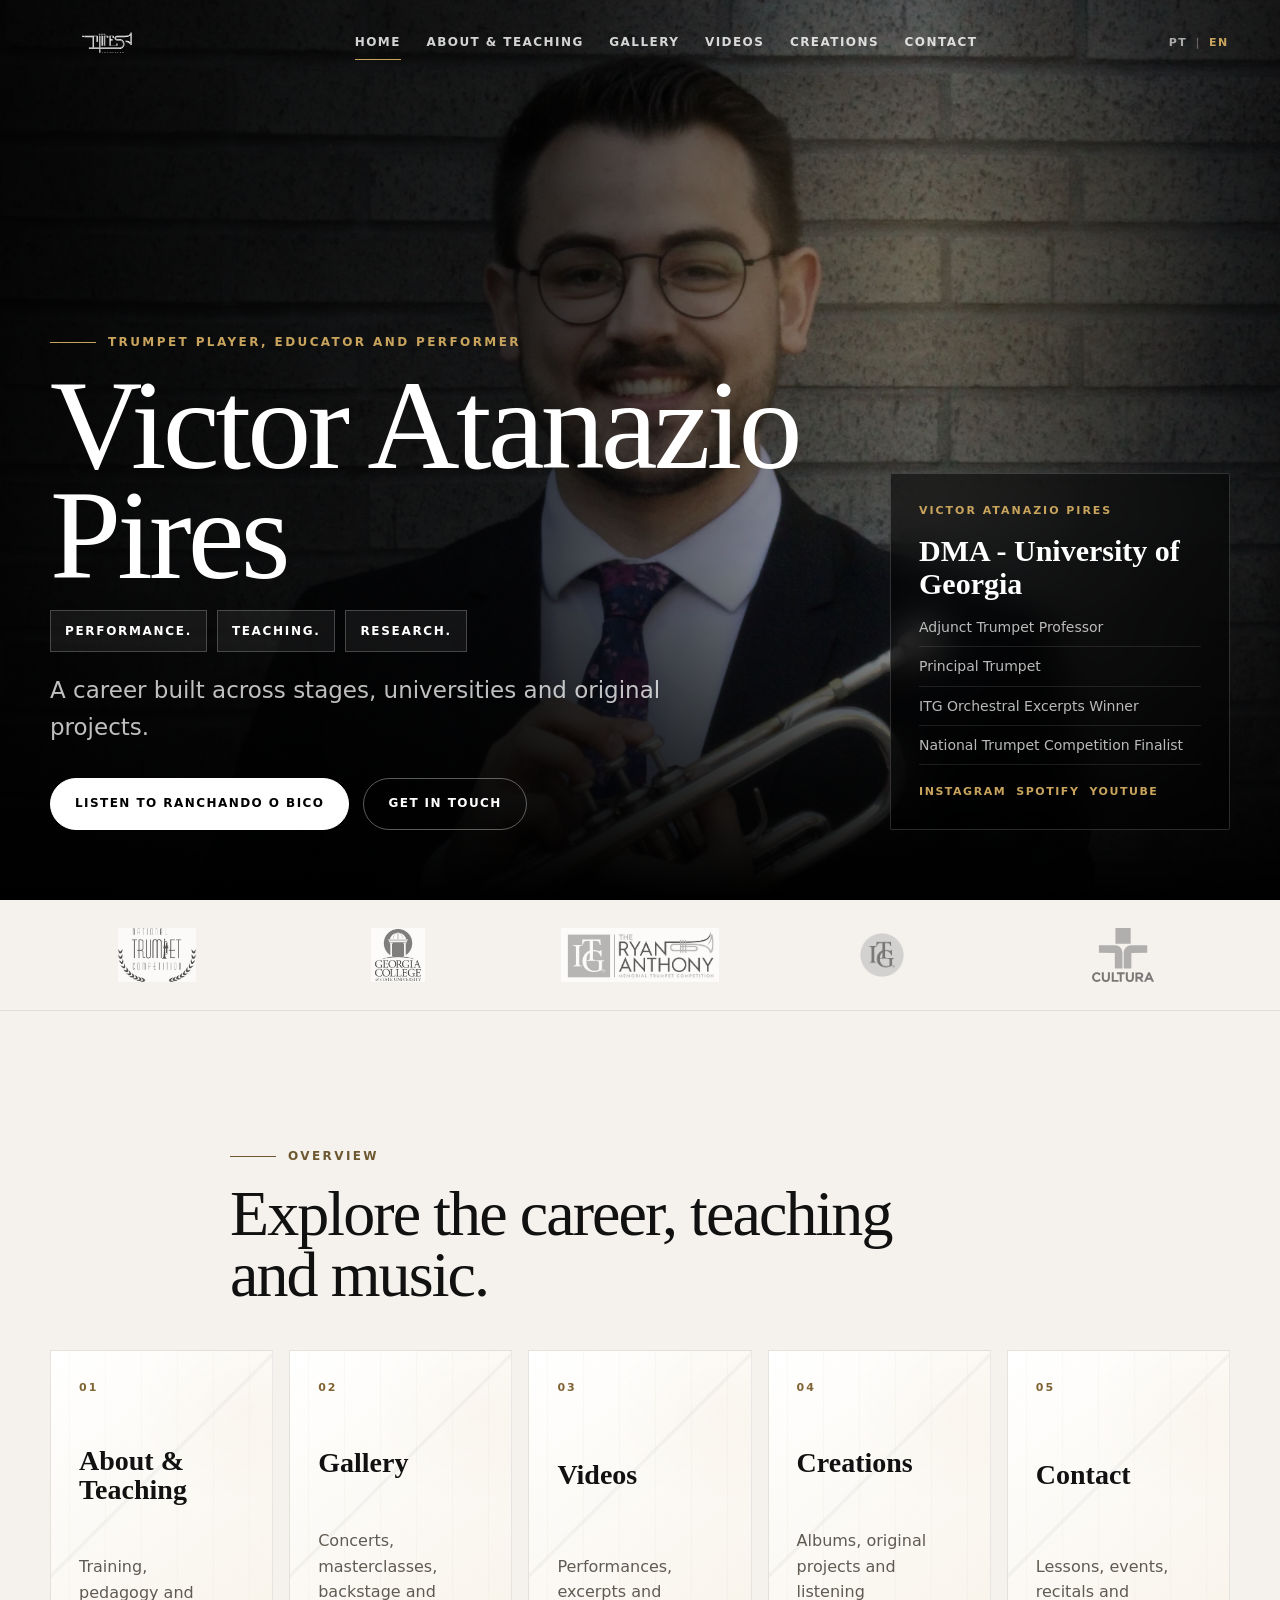
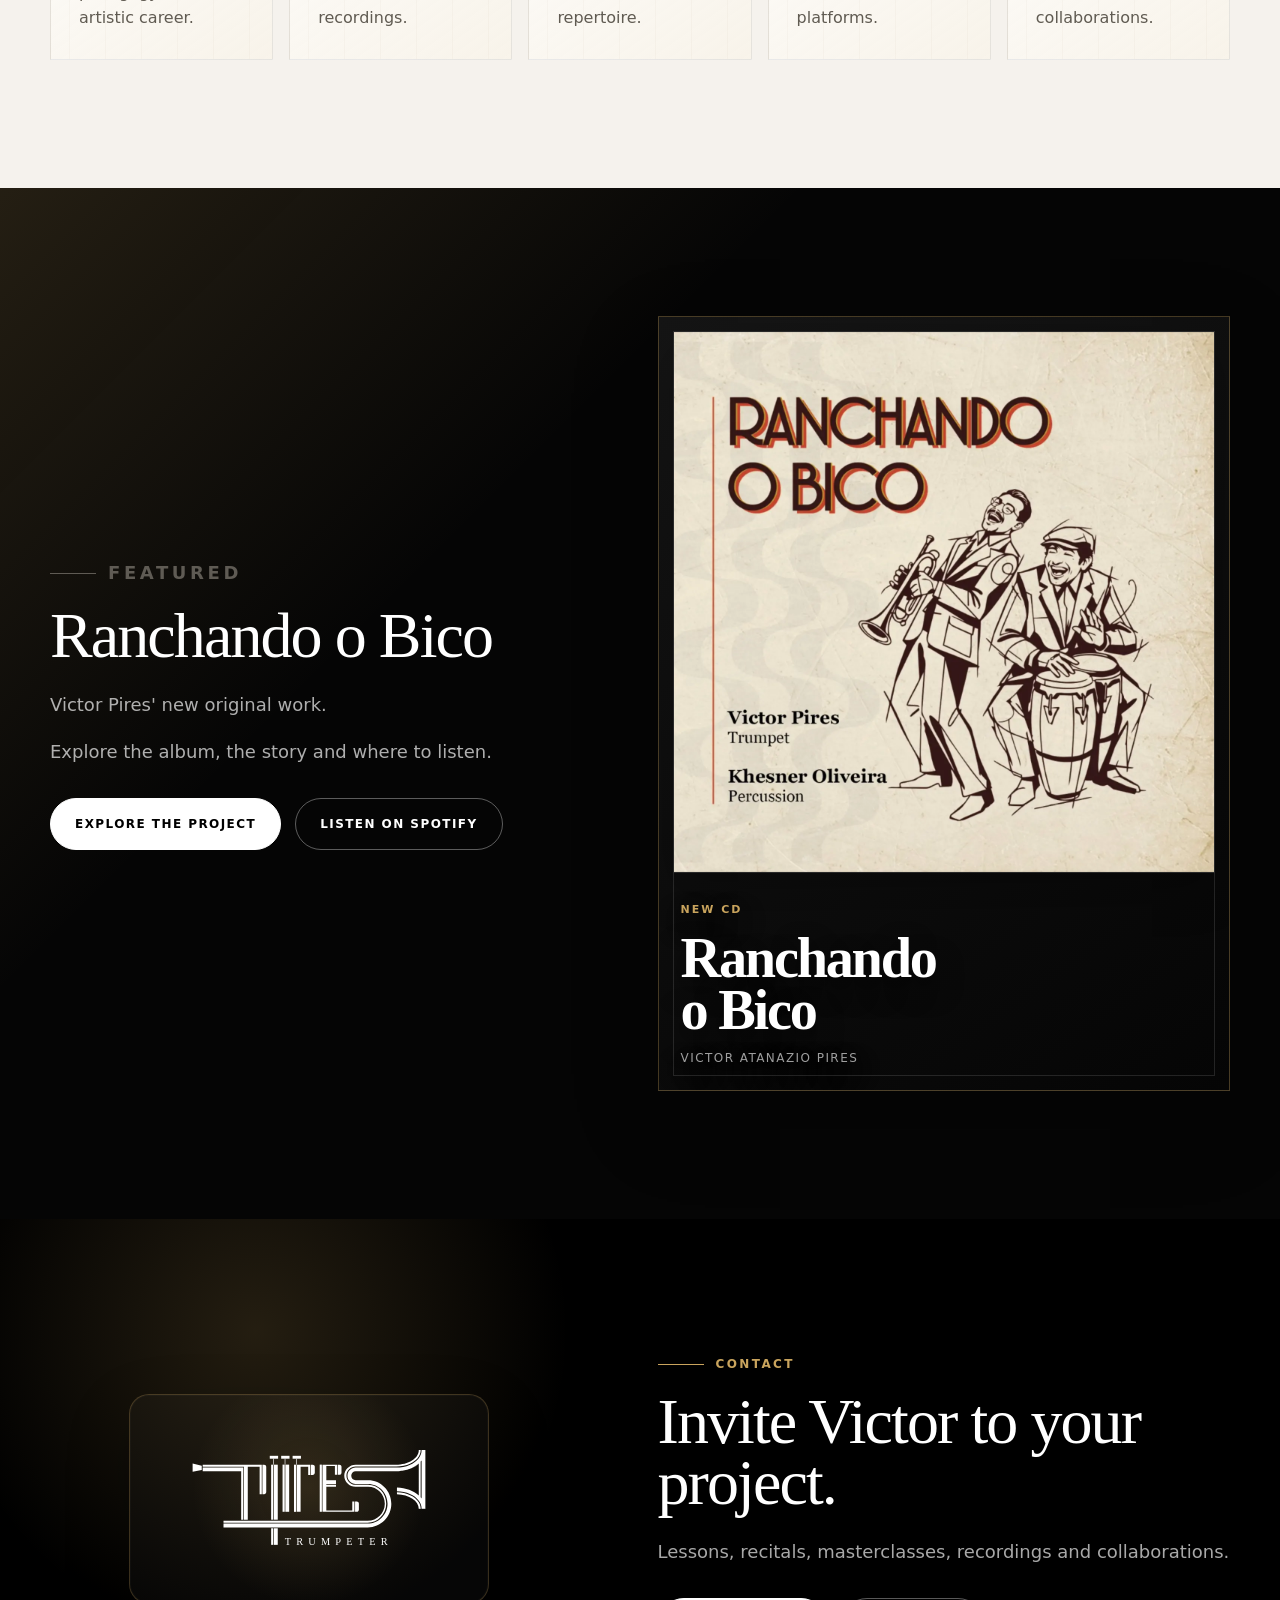
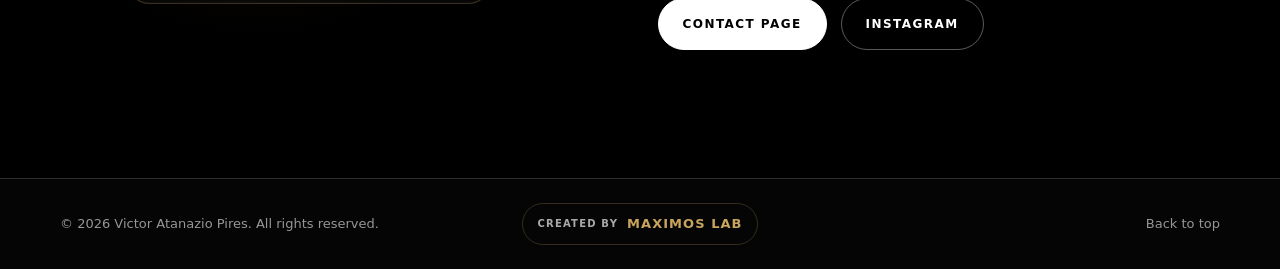
==== commit 3be229d8: "Improve inline branding and add Maximos LAB footer credit" ====
--- a/en/index.html
+++ b/en/index.html
@@ -4,22 +4,30 @@
     <meta charset="utf-8" />
     <meta name="viewport" content="width=device-width, initial-scale=1" />
     <title>Pires Trumpet | Victor Atanazio Pires</title>
-    <meta name="description" content="Official website of Victor Atanazio Pires, trumpet player, educator and performer. Explore his music, teaching, gallery, videos and original projects." />
-    <link rel="canonical" href="https://pirestrumpet.com.br/en/" />
-    <link rel="alternate" hreflang="pt-BR" href="https://pirestrumpet.com.br/pt.html" />
-    <link rel="alternate" hreflang="en" href="https://pirestrumpet.com.br/en/" />
-    <link rel="alternate" hreflang="x-default" href="https://pirestrumpet.com.br/en/" />
+    <meta name="description" content="Trumpet player, educator and performer. Explore his music, performances, teaching and original projects." />
+    <link rel="canonical" href="https://jrhenriquerf.github.io/pires-trumpet/en/index.html" />
+    <link rel="alternate" hreflang="pt-BR" href="https://jrhenriquerf.github.io/pires-trumpet/pt.html" />
+    <link rel="alternate" hreflang="en" href="https://jrhenriquerf.github.io/pires-trumpet/en/index.html" />
+    <link rel="alternate" hreflang="x-default" href="https://jrhenriquerf.github.io/pires-trumpet/en/index.html" />
     <meta name="theme-color" content="#000000" />
-    <meta property="og:title" content="Pires Trumpet | Victor Atanazio Pires" />
-    <meta property="og:description" content="Official website of Victor Atanazio Pires, trumpet player, educator and performer. Explore his music, teaching, gallery, videos and original projects." />
+    <meta property="og:title" content="Victor Atanazio Pires | Pires Trumpet" />
+    <meta property="og:description" content="Trumpet player, educator and performer. Explore his music, performances, teaching and original projects." />
     <meta property="og:type" content="website" />
-    <meta property="og:url" content="https://pirestrumpet.com.br/en/" />
-    <meta property="og:image" content="https://pirestrumpet.com.br/assets/og/og-image.webp" />
+    <meta property="og:url" content="https://jrhenriquerf.github.io/pires-trumpet/en/index.html" />
+    <meta property="og:site_name" content="Pires Trumpet" />
     <meta property="og:locale" content="en_US" />
+    <meta property="og:locale:alternate" content="pt_BR" />
+    <meta property="og:image" content="https://jrhenriquerf.github.io/pires-trumpet/assets/og/victor-pires-share-en.jpg" />
+    <meta property="og:image:secure_url" content="https://jrhenriquerf.github.io/pires-trumpet/assets/og/victor-pires-share-en.jpg" />
+    <meta property="og:image:type" content="image/jpeg" />
+    <meta property="og:image:width" content="1200" />
+    <meta property="og:image:height" content="630" />
+    <meta property="og:image:alt" content="Victor Atanazio Pires holding his trumpet, with the Pires Trumpet identity." />
+    <meta name="twitter:image" content="https://jrhenriquerf.github.io/pires-trumpet/assets/og/victor-pires-share-en.jpg" />
+    <meta name="twitter:image:alt" content="Victor Atanazio Pires holding his trumpet, with the Pires Trumpet identity." />
     <meta name="twitter:card" content="summary_large_image" />
-    <meta name="twitter:title" content="Pires Trumpet | Victor Atanazio Pires" />
-    <meta name="twitter:description" content="Official website of Victor Atanazio Pires, trumpet player, educator and performer. Explore his music, teaching, gallery, videos and original projects." />
-    <meta name="twitter:image" content="https://pirestrumpet.com.br/assets/og/og-image.webp" />
+    <meta name="twitter:title" content="Victor Atanazio Pires | Pires Trumpet" />
+    <meta name="twitter:description" content="Trumpet player, educator and performer. Explore his music, performances, teaching and original projects." />
     <link rel="icon" type="image/png" href="../site-assets/favicon.png" />
     <link rel="apple-touch-icon" href="../site-assets/favicon.png" />
     <link rel="stylesheet" href="../styles.css" />
@@ -75,8 +83,9 @@
     </main>
 
     <footer class="site-footer">
-      <p>&copy; <span id="year"></span> Victor Atanazio Pires. All rights reserved.</p>
-      <a href="#topo">Back to top</a>
+      <p class="site-footer__copyright">&copy; <span id="year"></span> Victor Atanazio Pires. All rights reserved.</p>
+      <a class="site-footer__credit" href="https://maximoslab.com.br/" target="_blank" rel="noopener noreferrer" aria-label="Visit Maximos LAB"><span>Created by</span><strong>Maximos LAB</strong></a>
+      <a class="site-footer__top" href="#topo">Back to top</a>
     </footer>
     <script src="../script.js"></script>
   </body>
--- a/styles.css
+++ b/styles.css
@@ -1221,3 +1221,188 @@
 @media(max-width:1100px){.album-gallery-grid{grid-template-columns:repeat(3,minmax(0,1fr))}.album-photo-card,.album-photo-card:nth-child(7n+1),.album-photo-card:nth-child(7n+4),.album-photo-card:nth-child(7n+6){grid-column:auto}}
 @media(max-width:760px){.album-gallery-grid{grid-template-columns:repeat(2,minmax(0,1fr));gap:12px}.album-photo-card,.album-photo-card:nth-child(7n+1),.album-photo-card:nth-child(7n+4),.album-photo-card:nth-child(7n+6){grid-column:auto}.album-photo-card img,.album-photo-card:nth-child(7n+1) img,.album-photo-card:nth-child(7n+4) img,.album-photo-card:nth-child(7n+6) img{min-height:0;aspect-ratio:4/3}}
 @media(max-width:520px){.album-gallery-grid{grid-template-columns:1fr}.album-photo-card img,.album-photo-card:nth-child(7n+1) img,.album-photo-card:nth-child(7n+4) img,.album-photo-card:nth-child(7n+6) img{min-height:0;aspect-ratio:4/3}}
+
+/* Mobile navigation: stable header, comfortable targets and an inset active state. */
+@media (max-width: 960px) {
+  .site-header,
+  .site-header.is-scrolled {
+    height: 68px;
+    padding-inline: 18px;
+    background: rgba(8, 8, 8, .96);
+    border-bottom: 1px solid var(--color-line);
+    backdrop-filter: none;
+  }
+  .site-header .brand img { width: 104px; height: 52px; object-fit: cover; }
+  .language-switcher { gap: 0; margin-right: 8px; }
+  .language-switcher a { display: grid; place-items: center; min-width: 40px; min-height: 44px; }
+  .language-switcher span { margin-inline: 2px; }
+  .nav-toggle { position: relative; flex: 0 0 44px; width: 44px; height: 44px; border-radius: 12px; }
+  .nav-toggle span { position: absolute; top: 20px; left: 12px; transition: transform .18s ease, opacity .18s ease; }
+  .nav-toggle span:first-child { transform: translateY(-6px); }
+  .nav-toggle span:last-child { transform: translateY(6px); }
+  .nav-toggle[aria-expanded="true"] span:first-child { transform: rotate(45deg); }
+  .nav-toggle[aria-expanded="true"] span:nth-child(2) { opacity: 0; }
+  .nav-toggle[aria-expanded="true"] span:last-child { transform: rotate(-45deg); }
+  .site-nav {
+    position: absolute;
+    inset: calc(100% + 8px) 14px auto;
+    max-height: calc(100dvh - 92px);
+    overflow-y: auto;
+    overscroll-behavior: contain;
+    padding: 8px;
+    gap: 4px;
+    border-radius: 16px;
+    background: #141414;
+    border-color: rgba(201, 164, 93, .28);
+    box-shadow: 0 16px 40px rgba(0, 0, 0, .4);
+    font-size: 14px;
+    letter-spacing: .02em;
+    text-transform: none;
+  }
+  .site-nav a { display: flex; align-items: center; min-height: 48px; padding: 12px 16px; border-radius: 9px; line-height: 1.4; }
+  .site-nav a::after { display: none; }
+  .site-nav a[aria-current="page"] { background: rgba(201, 164, 93, .14); color: #e4c88f; box-shadow: inset 3px 0 var(--color-gold); }
+  .site-nav a:hover { background: rgba(255, 255, 255, .07); }
+  .site-nav a:focus-visible,
+  .nav-toggle:focus-visible,
+  .language-switcher a:focus-visible { outline: 2px solid var(--color-gold); outline-offset: 2px; }
+  .section { padding-block: 56px; }
+  .contact, .compact-cta { padding-block: 48px; }
+  .split, .teaching-grid, .contact-inner { gap: 32px; }
+  .contact-inner > img { width: 180px; height: 96px; object-fit: cover; }
+  .overview-card { min-height: 0; gap: 12px; padding: 22px; }
+  .overview-card p { max-width: none; padding-right: 44px; }
+  .process-grid { grid-template-columns: repeat(2, minmax(0, 1fr)); }
+  .process-grid article { min-height: 0; padding: 22px; }
+  .process-grid h3 { margin-block: 12px; }
+  .process-grid p { margin-bottom: 0; }
+  .page-hero, .album-hero { padding: 108px 0 44px; }
+  .page-hero-grid, .album-hero-grid { gap: 28px; }
+  .page-hero img { max-width: 540px; max-height: 400px; aspect-ratio: 4 / 3; object-position: center 36%; box-shadow: 6px 6px 0 rgba(201, 164, 93, .24); }
+  .about + .teaching { padding-top: 8px; }
+  .teaching-grid .section-copy { order: -1; }
+  .quote-card { padding: 28px; box-shadow: 6px 6px 0 #d6cbb8; }
+  .quote-card p { font-size: 30px; line-height: 1.2; }
+  .section-heading { margin-bottom: 28px; }
+  .section-copy > p:last-child { margin-bottom: 0; }
+  .contact-links a, .creation-list a { overflow-wrap: anywhere; }
+  .hero { padding-top: 320px; padding-bottom: 40px; }
+  .hero-media { height: 440px; }
+  .hero-media img { object-position: 70% 30%; }
+  .hero-shade { bottom: auto; height: 442px; background: linear-gradient(0deg, #000 0%, rgba(0,0,0,.38) 40%, rgba(0,0,0,.04) 75%); }
+}
+
+@media (max-width: 620px) {
+  .container { width: calc(100% - 40px); }
+  .section { padding-block: 44px; }
+  .contact, .compact-cta { padding-block: 36px; }
+  .hero { padding-top: 268px; padding-bottom: 36px; }
+  .hero-media { height: 354px; }
+  .hero-shade { height: 356px; }
+  .hero-grid { gap: 20px; }
+  h1, .page-hero h1, .album-hero h1 { font-size: clamp(40px, 11vw, 60px); line-height: 1.04; margin-bottom: 18px; }
+  .hero h1 { font-size: clamp(46px, 12.8vw, 68px); text-wrap: balance; }
+  h2, .page-hero ~ .section h2, .album-hero ~ .section h2 { font-size: clamp(32px, 8.8vw, 42px); line-height: 1.1; margin-bottom: 18px; }
+  h3 { font-size: 26px; line-height: 1.15; }
+  .eyebrow { font-size: 10px; letter-spacing: .14em; gap: 8px; margin-bottom: 14px; }
+  .eyebrow::before { width: 24px; flex-shrink: 0; }
+  .statement-list { display: flex; flex-wrap: wrap; gap: 6px; margin-bottom: 16px; }
+  .statement-list span { min-height: 32px; padding-inline: 8px; font-size: 10px; letter-spacing: .06em; border-radius: 4px; }
+  .hero-copy p:not(.eyebrow), .section-copy p, .contact-inner p:not(.eyebrow), .page-hero p:not(.eyebrow), .album-hero p:not(.eyebrow) { font-size: 16px; line-height: 1.65; }
+  .hero-actions { margin-top: 22px; gap: 10px; }
+  .button { min-height: 48px; padding: 12px 16px; font-size: 11px; letter-spacing: .07em; text-align: center; line-height: 1.4; }
+  .logo-track { grid-template-columns: repeat(3, minmax(0, 1fr)); gap: 20px; padding-block: 22px; }
+  .logo-track img { max-height: 38px; }
+  .page-hero, .album-hero { padding: 96px 0 36px; }
+  .page-hero-grid, .album-hero-grid { gap: 20px; }
+  .page-hero p:last-child { margin-bottom: 0; }
+  .page-hero img { max-height: 320px; }
+  .overview-grid { gap: 10px; }
+  .overview-card { padding: 20px; gap: 8px; }
+  .overview-card::after { right: 18px; bottom: 20px; }
+  .overview-card p { font-size: 15px; line-height: 1.5; }
+  .credential-grid { grid-template-columns: repeat(2, minmax(0, 1fr)); gap: 10px; margin-top: 22px; }
+  .credential-card { padding: 14px; gap: 12px; min-width: 0; }
+  .credential-card span { letter-spacing: .06em; line-height: 1.5; }
+  .credential-card strong { font-size: 21px; line-height: 1.15; }
+  .quote-card { padding: 24px; }
+  .quote-card p { font-size: 27px; }
+  .process-grid { gap: 10px; }
+  .process-grid article { padding: 18px; }
+  .process-grid h3 { font-size: 24px; }
+  .process-grid p { font-size: 15px; line-height: 1.5; }
+  .contact-inner { gap: 16px; }
+  .contact-inner > img { width: 140px; height: 72px; margin-inline: 0; object-position: center; }
+  .contact-links a, .creation-list a { padding: 18px; font-size: 15px; }
+  .site-footer { padding: 22px 20px; gap: 10px; }
+  .site-footer a { min-height: 44px; display: grid; place-items: center; }
+  .media-toolbar { gap: 8px; margin-bottom: 24px; }
+  .media-toolbar button { min-height: 44px; }
+}
+
+@media (max-width: 359px) {
+  .process-grid { grid-template-columns: 1fr; }
+  .site-header, .site-header.is-scrolled { padding-inline: 12px; }
+  .language-switcher a { min-width: 36px; }
+}
+
+@media (prefers-reduced-motion: reduce) {
+  html { scroll-behavior: auto; }
+  .nav-toggle span { transition: none; }
+}
+
+/* Brand presentation and shared site footer */
+.contact-inner > img {
+  justify-self: center;
+  width: min(360px, 100%);
+  height: 210px;
+  margin-inline: auto;
+  padding: 28px;
+  object-fit: cover;
+  object-position: center;
+  border: 1px solid rgba(201, 164, 93, .25);
+  border-radius: 20px;
+  background: radial-gradient(circle at 50% 45%, rgba(201, 164, 93, .15), transparent 55%), rgba(255, 255, 255, .025);
+  box-shadow: inset 0 0 0 1px rgba(255, 255, 255, .025), 0 24px 64px rgba(0, 0, 0, .22);
+}
+.site-footer {
+  display: grid;
+  grid-template-columns: minmax(0, 1fr) auto minmax(0, 1fr);
+  align-items: center;
+  padding-block: 24px;
+  background: #050505;
+}
+.site-footer__copyright { justify-self: start; }
+.site-footer__top { justify-self: end; }
+.site-footer__credit {
+  display: inline-flex;
+  align-items: center;
+  gap: 9px;
+  min-height: 42px;
+  padding: 0 14px;
+  border: 1px solid rgba(201, 164, 93, .24);
+  border-radius: 999px;
+  color: rgba(255, 255, 255, .66);
+  text-decoration: none;
+  transition: color .2s ease, border-color .2s ease, background .2s ease;
+}
+.site-footer__credit span { font-size: 10px; font-weight: 800; letter-spacing: .12em; text-transform: uppercase; }
+.site-footer__credit strong { color: var(--color-gold); font-size: 13px; letter-spacing: .08em; text-transform: uppercase; }
+.site-footer__credit:hover,
+.site-footer__credit:focus-visible { color: #fff; border-color: rgba(201, 164, 93, .64); background: rgba(201, 164, 93, .08); }
+.site-footer__credit:focus-visible { outline: 2px solid var(--color-gold); outline-offset: 3px; }
+@media (max-width: 960px) {
+  .contact-inner > img { width: min(310px, 84vw); height: 170px; padding: 22px; }
+  .site-footer { grid-template-columns: 1fr auto; }
+  .site-footer__credit { grid-column: 1 / -1; grid-row: 1; justify-self: center; margin-bottom: 8px; }
+}
+@media (max-width: 620px) {
+  .contact-inner > img { justify-self: center; width: min(260px, 82vw); height: 142px; margin-inline: auto; padding: 18px; border-radius: 16px; }
+  .contact-inner > div { text-align: center; }
+  .contact-inner .eyebrow,
+  .contact-inner .hero-actions { justify-content: center; }
+  .site-footer { grid-template-columns: 1fr; justify-items: center; padding: 24px 20px 18px; text-align: center; }
+  .site-footer__copyright,
+  .site-footer__top { justify-self: center; }
+  .site-footer__credit { grid-column: auto; grid-row: auto; order: -1; margin-bottom: 4px; }
+}
